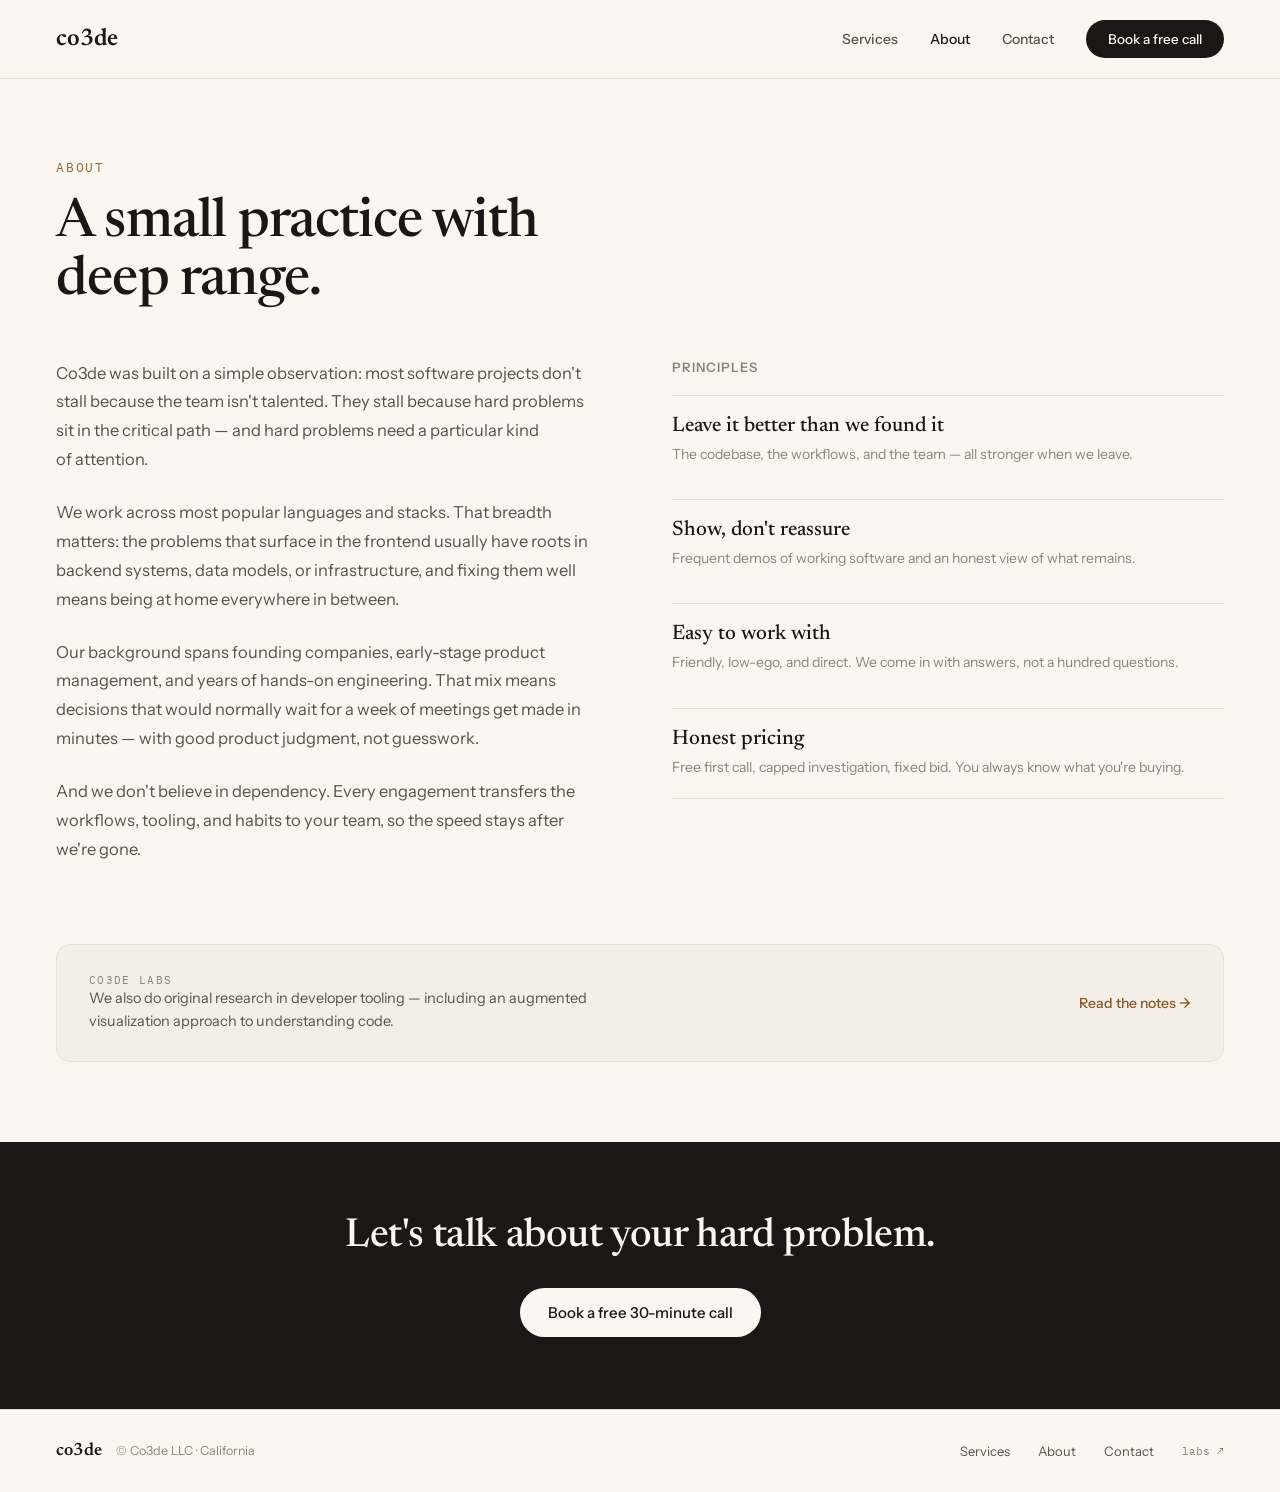
==== about/index.html @ d98ecb8f "Redesign co3de.com as 5-page consulting site Replace the old single-page Three.js landing with a ful" ====
<!DOCTYPE html>
<html lang="en">
<head>
  <meta charset="utf-8">
  <meta name="viewport" content="width=device-width, initial-scale=1">
  <title>About — Co3de</title>
  <meta name="description" content="A small consultancy with deep range across the stack. Founder and PM experience, frequent demos, and teams left stronger than we found them.">
  <link rel="canonical" href="https://co3de.com/about">
  <meta property="og:title" content="About — Co3de">
  <meta property="og:description" content="A small consultancy with deep range across the stack. Founder and PM experience, frequent demos, and teams left stronger than we found them.">
  <meta property="og:type" content="website">
  <meta property="og:url" content="https://co3de.com/about">
  <link rel="preconnect" href="https://fonts.googleapis.com">
  <link rel="preconnect" href="https://fonts.gstatic.com" crossorigin>
  <link href="https://fonts.googleapis.com/css2?family=Newsreader:ital,opsz,wght@0,6..72,400..700;1,6..72,400..600&family=Instrument+Sans:wght@400;500;600&family=IBM+Plex+Mono:wght@400;500&display=swap" rel="stylesheet">
  <link rel="icon" href="/favicon.svg" type="image/svg+xml">
  <link rel="stylesheet" href="/css/style.css">
</head>
<body>
<div class="page">

  <!-- NAV -->
  <nav class="nav">
    <a href="/" class="nav-wordmark">co3de</a>
    <div class="nav-links">
      <a href="/services" class="nav-link">Services</a>
      <a href="/about" class="nav-link active">About</a>
      <a href="/contact" class="nav-link">Contact</a>
      <a href="/contact" class="btn-pill btn-pill-sm btn-solid">Book a free call</a>
    </div>
  </nav>

  <main>
    <!-- HEADER -->
    <section class="about-header">
      <div class="eyebrow">About</div>
      <h1>A small practice with deep range.</h1>
    </section>

    <!-- STORY -->
    <section class="about-story">
      <div class="about-paragraphs">
        <p>Co3de was built on a simple observation: most software projects don't stall because the team isn't talented. They stall because hard problems sit in the critical path — and hard problems need a particular kind of attention.</p>
        <p>We work across most popular languages and stacks. That breadth matters: the problems that surface in the frontend usually have roots in backend systems, data models, or infrastructure, and fixing them well means being at home everywhere in between.</p>
        <p>Our background spans founding companies, early-stage product management, and years of hands-on engineering. That mix means decisions that would normally wait for a week of meetings get made in minutes — with good product judgment, not guesswork.</p>
        <p>And we don't believe in dependency. Every engagement transfers the workflows, tooling, and habits to your team, so the speed stays after we're gone.</p>
      </div>

      <div class="principles">
        <div class="principles-label">Principles</div>
        <div class="principle">
          <div class="principle-title">Leave it better than we found it</div>
          <div class="principle-desc">The codebase, the workflows, and the team — all stronger when we leave.</div>
        </div>
        <div class="principle">
          <div class="principle-title">Show, don't reassure</div>
          <div class="principle-desc">Frequent demos of working software and an honest view of what remains.</div>
        </div>
        <div class="principle">
          <div class="principle-title">Easy to work with</div>
          <div class="principle-desc">Friendly, low-ego, and direct. We come in with answers, not a hundred questions.</div>
        </div>
        <div class="principle">
          <div class="principle-title">Honest pricing</div>
          <div class="principle-desc">Free first call, capped investigation, fixed bid. You always know what you're buying.</div>
        </div>
      </div>
    </section>

    <!-- LABS CALLOUT -->
    <div class="labs-callout">
      <div>
        <div class="labs-callout-label">co3de labs</div>
        <div class="labs-callout-body">We also do original research in developer tooling — including an augmented visualization approach to understanding code.</div>
      </div>
      <a href="/labs" class="labs-callout-link">Read the notes →</a>
    </div>

    <!-- CTA BAND -->
    <section class="cta-band cta-band-about">
      <h2>Let's talk about your hard problem.</h2>
      <a href="/contact" class="btn-pill btn-light" style="margin-top: 4px">Book a free 30-minute call</a>
    </section>
  </main>

  <!-- FOOTER -->
  <footer class="footer">
    <div class="footer-left">
      <span class="footer-wordmark">co3de</span>
      <span class="footer-copy">© Co3de LLC · California</span>
    </div>
    <div class="footer-links">
      <a href="/services" class="footer-link">Services</a>
      <a href="/about" class="footer-link">About</a>
      <a href="/contact" class="footer-link">Contact</a>
      <a href="/labs" class="footer-labs">labs ↗</a>
    </div>
  </footer>

</div>
</body>
</html>
---- css/style.css ----
/* Reset */
html, body { margin: 0; padding: 0; background: var(--paper); }
*, *::before, *::after { box-sizing: border-box; }

/* Design tokens */
:root {
  --paper: #FAF7F1;
  --ink: #1A1816;
  --body: #57534B;
  --muted: #8A857C;
  --border: #E5E0D6;
  --border-tinted: #E0DACE;
  --border-input: #D8D3C9;
  --border-hover: #C9C3B7;
  --bronze: #9A7142;
  --bronze: oklch(0.55 0.09 60);
  --bronze-hover: oklch(0.5 0.09 60);
  --btn-hover: #3B362E;
  --btn-light-hover: #E5E0D6;
  --tinted-bg: #F3EFE6;
  --dark-muted: #B5AFA3;
  --error: oklch(0.5 0.16 30);
  --font-serif: 'Newsreader', Georgia, serif;
  --font-sans: 'Instrument Sans', system-ui, sans-serif;
  --font-mono: 'IBM Plex Mono', monospace;
  --gutter: clamp(20px, 5vw, 56px);
  --section-py: clamp(48px, 7vw, 96px);
}

/* Base typography */
body {
  font-family: var(--font-sans);
  color: var(--ink);
  background: var(--paper);
  min-height: 100vh;
  -webkit-font-smoothing: antialiased;
  -moz-osx-font-smoothing: grayscale;
}

a { transition: color 150ms ease, background 150ms ease, border-color 150ms ease; }

/* Page wrapper */
.page {
  display: flex;
  flex-direction: column;
  min-height: 100vh;
}

/* ---- NAV ---- */
.nav {
  display: flex;
  align-items: center;
  justify-content: space-between;
  flex-wrap: wrap;
  gap: 12px 24px;
  padding: 20px var(--gutter);
  border-bottom: 1px solid var(--border);
}
.nav-wordmark {
  font-family: var(--font-serif);
  font-size: 24px;
  font-weight: 600;
  color: var(--ink);
  text-decoration: none;
}
.nav-links {
  display: flex;
  align-items: center;
  flex-wrap: wrap;
  gap: 12px clamp(16px, 2.5vw, 36px);
  font-size: 14px;
  font-weight: 500;
}
.nav-link {
  color: var(--body);
  text-decoration: none;
}
.nav-link:hover { color: var(--ink); }
.nav-link.active { color: var(--ink); }
.btn-pill {
  display: inline-block;
  padding: 15px 28px;
  border-radius: 999px;
  font-size: 15px;
  font-weight: 500;
  text-decoration: none;
  cursor: pointer;
  transition: background 150ms ease, border-color 150ms ease;
}
.btn-pill-sm {
  padding: 11px 22px;
  font-size: 13.5px;
}
.btn-solid {
  background: var(--ink);
  color: var(--paper);
}
.btn-solid:hover { background: var(--btn-hover); }
.btn-outline {
  border: 1px solid var(--border-hover);
  color: var(--ink);
  background: transparent;
}
.btn-outline:hover { border-color: var(--ink); }
.btn-light {
  background: var(--paper);
  color: var(--ink);
}
.btn-light:hover { background: var(--btn-light-hover); }

/* ---- FOOTER ---- */
.footer {
  display: flex;
  align-items: center;
  justify-content: space-between;
  padding: 32px var(--gutter);
  border-top: 1px solid var(--border);
  flex-wrap: wrap;
  gap: 16px;
}
.footer-left {
  display: flex;
  align-items: baseline;
  gap: 14px;
}
.footer-wordmark {
  font-family: var(--font-serif);
  font-size: 18px;
  font-weight: 600;
}
.footer-copy {
  font-size: 12.5px;
  color: var(--muted);
}
.footer-links {
  display: flex;
  align-items: center;
  gap: 28px;
  font-size: 13px;
  color: var(--body);
}
.footer-link {
  color: var(--body);
  text-decoration: none;
}
.footer-link:hover { color: var(--ink); }
.footer-labs {
  font-family: var(--font-mono);
  font-size: 11px;
  color: var(--muted);
  text-decoration: none;
}
.footer-labs:hover { color: var(--ink); }

/* ---- EYEBROW ---- */
.eyebrow {
  font-family: var(--font-mono);
  font-size: 12.5px;
  letter-spacing: 0.14em;
  text-transform: uppercase;
  color: var(--bronze);
}

/* ---- CTA BAND ---- */
.cta-band {
  background: var(--ink);
  color: var(--paper);
  padding: clamp(56px, 8vw, 88px) var(--gutter);
  display: flex;
  flex-direction: column;
  align-items: center;
  gap: 24px;
  text-align: center;
}
.cta-band h2 {
  font-family: var(--font-serif);
  font-size: clamp(32px, 4.5vw, 46px);
  font-weight: 500;
  letter-spacing: -0.01em;
  max-width: 640px;
  line-height: 1.15;
  text-wrap: balance;
  margin: 0;
}
.cta-band p {
  font-size: 16px;
  line-height: 1.65;
  color: var(--dark-muted);
  max-width: 480px;
  text-wrap: pretty;
  margin: 0;
}
.cta-band-about {
  padding: clamp(48px, 7vw, 72px) var(--gutter);
  margin-top: auto;
}
.cta-band-about h2 {
  font-size: clamp(30px, 3.5vw, 40px);
}

/* ---- HERO (Home) ---- */
.hero {
  display: flex;
  flex-wrap: wrap;
  align-items: center;
}
.hero-text {
  flex: 1 1 480px;
  padding: var(--section-py) var(--gutter);
  display: flex;
  flex-direction: column;
  gap: 26px;
}
.hero h1 {
  font-family: var(--font-serif);
  font-size: clamp(38px, 5.5vw, 66px);
  font-weight: 500;
  line-height: 1.05;
  letter-spacing: -0.015em;
  text-wrap: pretty;
  margin: 0;
}
.hero h1 em {
  font-style: italic;
  font-weight: 400;
}
.hero-body {
  font-size: 17px;
  line-height: 1.7;
  color: var(--body);
  max-width: 500px;
  text-wrap: pretty;
}
.hero-ctas {
  display: flex;
  flex-wrap: wrap;
  gap: 14px;
  margin-top: 6px;
}
.hero-canvas {
  flex: 1 1 320px;
  display: flex;
  align-items: center;
  justify-content: center;
  padding: 24px 24px 56px;
}
.hero-canvas canvas {
  width: min(440px, 80vw);
  aspect-ratio: 1 / 1;
}

/* ---- CAPABILITY STRIP ---- */
.capability-strip {
  display: grid;
  grid-template-columns: repeat(auto-fit, minmax(230px, 1fr));
  gap: 1px;
  background: var(--border);
  border-top: 1px solid var(--border);
  border-bottom: 1px solid var(--border);
}
.capability-cell {
  background: var(--paper);
  padding: 26px 32px;
  display: flex;
  flex-direction: column;
  gap: 4px;
}
.capability-cell:first-child {
  padding-left: var(--gutter);
}
.capability-title {
  font-size: 14.5px;
  font-weight: 600;
}
.capability-caption {
  font-size: 13px;
  color: var(--muted);
  line-height: 1.5;
}

/* ---- SECTION ---- */
.section {
  padding: clamp(56px, 8vw, 96px) var(--gutter);
}
.section-top {
  padding-top: 0;
}
.section-header {
  display: flex;
  align-items: baseline;
  justify-content: space-between;
  gap: 24px;
  margin-bottom: 48px;
}
.section-title {
  font-family: var(--font-serif);
  font-size: clamp(30px, 3.5vw, 42px);
  font-weight: 500;
  letter-spacing: -0.01em;
  margin: 0;
}
.section-link {
  font-size: 14.5px;
  font-weight: 500;
  color: var(--bronze-hover);
  text-decoration: none;
  white-space: nowrap;
}
.section-link:hover { color: var(--ink); }

/* ---- CARDS ---- */
.card-grid {
  display: grid;
  grid-template-columns: repeat(auto-fit, minmax(min(100%, 260px), 1fr));
  gap: 20px;
}
.card {
  border: 1px solid var(--border);
  border-radius: 14px;
  padding: 34px 32px;
  display: flex;
  flex-direction: column;
  gap: 12px;
  background: #FFFFFF;
  transition: border-color 150ms ease;
}
.card:hover { border-color: var(--border-hover); }
.card-number {
  font-family: var(--font-mono);
  font-size: 12px;
  color: var(--bronze);
}
.card-title {
  font-family: var(--font-serif);
  font-size: 24px;
  font-weight: 500;
  line-height: 1.2;
  margin: 0;
}
.card-body {
  font-size: 14.5px;
  line-height: 1.65;
  color: var(--body);
}

/* ---- HOW WE WORK ---- */
.how-section {
  display: flex;
  flex-direction: column;
  gap: 12px;
  margin-bottom: 48px;
}
.how-title {
  font-family: var(--font-serif);
  font-size: clamp(30px, 3.5vw, 42px);
  font-weight: 500;
  letter-spacing: -0.01em;
  margin: 0;
}
.how-intro {
  font-size: 16px;
  line-height: 1.65;
  color: var(--body);
  max-width: 560px;
  text-wrap: pretty;
  margin: 0;
}
.how-grid {
  display: grid;
  grid-template-columns: repeat(auto-fit, minmax(min(100%, 260px), 1fr));
  gap: 0 36px;
  border-top: 1px solid var(--border);
}
.how-step {
  padding: 32px 0 16px;
  display: flex;
  flex-direction: column;
  gap: 10px;
}
.how-step-header {
  display: flex;
  align-items: baseline;
  gap: 12px;
}
.how-step-num {
  font-family: var(--font-serif);
  font-size: 30px;
  font-weight: 500;
  color: var(--bronze);
}
.how-step-name {
  font-size: 16px;
  font-weight: 600;
}
.how-step-body {
  font-size: 14px;
  line-height: 1.65;
  color: var(--body);
}

/* ---- SERVICES PAGE ---- */
.services-header {
  display: flex;
  flex-wrap: wrap;
  align-items: center;
  padding: clamp(48px, 7vw, 80px) var(--gutter) clamp(40px, 6vw, 64px);
  gap: 32px;
}
.services-header-text {
  flex: 1 1 420px;
  display: flex;
  flex-direction: column;
  gap: 20px;
}
.services-header h1 {
  font-family: var(--font-serif);
  font-size: clamp(34px, 4.5vw, 54px);
  font-weight: 500;
  line-height: 1.07;
  letter-spacing: -0.015em;
  max-width: 640px;
  text-wrap: pretty;
  margin: 0;
}
.services-header-body {
  font-size: 16.5px;
  line-height: 1.7;
  color: var(--body);
  max-width: 560px;
  text-wrap: pretty;
}
.services-header canvas {
  width: min(260px, 60vw);
  aspect-ratio: 1 / 1;
}
.service-list {
  padding: 0 var(--gutter) clamp(48px, 7vw, 80px);
  display: flex;
  flex-direction: column;
}
.service-row {
  display: flex;
  flex-wrap: wrap;
  gap: 16px 32px;
  padding: 36px 0;
  border-top: 1px solid var(--border);
}
.service-row:last-child {
  border-bottom: 1px solid var(--border);
}
.service-num {
  font-family: var(--font-mono);
  font-size: 13px;
  color: var(--bronze);
  padding-top: 8px;
  width: 48px;
}
.service-name {
  font-family: var(--font-serif);
  font-size: clamp(23px, 2.4vw, 28px);
  font-weight: 500;
  line-height: 1.2;
  flex: 1 1 240px;
}
.service-desc {
  font-size: 15px;
  line-height: 1.7;
  color: var(--body);
  text-wrap: pretty;
  flex: 1.3 1 320px;
}

/* Engagement model band */
.engagement-band {
  background: var(--tinted-bg);
  padding: clamp(48px, 7vw, 80px) var(--gutter);
  display: flex;
  flex-direction: column;
  gap: 44px;
}
.engagement-band h2 {
  font-family: var(--font-serif);
  font-size: clamp(30px, 3.5vw, 40px);
  font-weight: 500;
  letter-spacing: -0.01em;
  margin: 0;
}
.engagement-intro {
  font-size: 16px;
  line-height: 1.65;
  color: var(--body);
  max-width: 560px;
  text-wrap: pretty;
  margin: 0;
}
.engagement-card {
  background: #FFFFFF;
  border: 1px solid var(--border-tinted);
  border-radius: 14px;
  padding: 30px 30px 34px;
  display: flex;
  flex-direction: column;
  gap: 10px;
}
.engagement-card-header {
  display: flex;
  align-items: baseline;
  justify-content: space-between;
}
.engagement-card-num {
  font-family: var(--font-serif);
  font-size: 30px;
  font-weight: 500;
  color: var(--bronze);
}
.engagement-card-tag {
  font-family: var(--font-mono);
  font-size: 11px;
  color: var(--muted);
}
.engagement-card-title {
  font-size: 16px;
  font-weight: 600;
}
.engagement-card-body {
  font-size: 14px;
  line-height: 1.65;
  color: var(--body);
}
.engagement-band > .btn-pill {
  align-self: flex-start;
}

/* ---- ABOUT PAGE ---- */
.about-header {
  padding: clamp(48px, 7vw, 80px) var(--gutter) 0;
  display: flex;
  flex-direction: column;
  gap: 20px;
  max-width: 820px;
}
.about-header h1 {
  font-family: var(--font-serif);
  font-size: clamp(34px, 4.5vw, 54px);
  font-weight: 500;
  line-height: 1.07;
  letter-spacing: -0.015em;
  text-wrap: pretty;
  margin: 0;
}
.about-story {
  padding: 48px var(--gutter) clamp(48px, 7vw, 80px);
  display: grid;
  grid-template-columns: repeat(auto-fit, minmax(min(100%, 380px), 1fr));
  gap: clamp(40px, 5vw, 72px);
}
.about-paragraphs {
  display: flex;
  flex-direction: column;
  gap: 24px;
  font-size: 16.5px;
  line-height: 1.75;
  color: var(--body);
  max-width: 600px;
}
.about-paragraphs p {
  text-wrap: pretty;
  margin: 0;
}
.principles {
  display: flex;
  flex-direction: column;
  gap: 14px;
}
.principles-label {
  font-size: 13px;
  font-weight: 600;
  text-transform: uppercase;
  letter-spacing: 0.08em;
  color: var(--muted);
  padding-bottom: 6px;
}
.principle {
  border-top: 1px solid var(--border);
  padding: 20px 0;
  display: flex;
  flex-direction: column;
  gap: 6px;
}
.principle:last-child {
  border-bottom: 1px solid var(--border);
}
.principle-title {
  font-family: var(--font-serif);
  font-size: 21px;
  font-weight: 500;
}
.principle-desc {
  font-size: 14px;
  line-height: 1.6;
  color: var(--muted);
}

/* Labs callout */
.labs-callout {
  margin: 0 var(--gutter) clamp(48px, 7vw, 80px);
  border: 1px solid var(--border);
  border-radius: 14px;
  padding: 28px 32px;
  display: flex;
  flex-wrap: wrap;
  align-items: center;
  justify-content: space-between;
  gap: 18px 24px;
  background: var(--tinted-bg);
}
.labs-callout-label {
  font-family: var(--font-mono);
  font-size: 11px;
  letter-spacing: 0.12em;
  text-transform: uppercase;
  color: var(--muted);
}
.labs-callout-body {
  font-size: 14.5px;
  line-height: 1.6;
  color: var(--body);
  max-width: 560px;
}
.labs-callout-link {
  font-size: 14px;
  font-weight: 500;
  color: var(--bronze-hover);
  text-decoration: none;
  white-space: nowrap;
}
.labs-callout-link:hover { color: var(--ink); }

/* ---- LABS PAGE ---- */
.labs-article {
  padding: clamp(48px, 7vw, 80px) var(--gutter) var(--section-py);
  display: flex;
  justify-content: center;
  flex: 1;
}
.labs-content {
  max-width: 660px;
  display: flex;
  flex-direction: column;
  gap: 26px;
}
.labs-content h1 {
  font-family: var(--font-serif);
  font-size: clamp(32px, 4.5vw, 46px);
  font-weight: 500;
  line-height: 1.1;
  letter-spacing: -0.015em;
  text-wrap: pretty;
  margin: 0;
}
.labs-body {
  font-size: 16.5px;
  line-height: 1.8;
  color: var(--body);
  display: flex;
  flex-direction: column;
  gap: 20px;
}
.labs-body p {
  text-wrap: pretty;
  margin: 0;
}
.labs-principles {
  display: flex;
  flex-direction: column;
  margin-top: 8px;
}
.labs-principle {
  border-top: 1px solid var(--border);
  padding: 20px 0;
  display: grid;
  grid-template-columns: minmax(110px, 160px) 1fr;
  gap: 20px;
}
.labs-principle:last-child {
  border-bottom: 1px solid var(--border);
}
.labs-principle-label {
  font-family: var(--font-serif);
  font-size: 19px;
  font-weight: 500;
}
.labs-principle-desc {
  font-size: 14.5px;
  line-height: 1.7;
  color: var(--body);
}
.labs-note {
  font-size: 14px;
  line-height: 1.65;
  color: var(--muted);
  text-wrap: pretty;
}
.labs-back {
  font-size: 14.5px;
  font-weight: 500;
  color: var(--bronze-hover);
  text-decoration: none;
}
.labs-back:hover { color: var(--ink); }

/* ---- CONTACT PAGE ---- */
.contact-grid {
  display: grid;
  grid-template-columns: repeat(auto-fit, minmax(min(100%, 380px), 1fr));
  gap: clamp(40px, 5vw, 72px);
  padding: clamp(48px, 7vw, 80px) var(--gutter) var(--section-py);
  flex: 1;
}
.contact-left {
  display: flex;
  flex-direction: column;
  gap: 24px;
  max-width: 480px;
}
.contact-left h1 {
  font-family: var(--font-serif);
  font-size: clamp(34px, 4.5vw, 52px);
  font-weight: 500;
  line-height: 1.07;
  letter-spacing: -0.015em;
  text-wrap: pretty;
  margin: 0;
}
.contact-intro {
  font-size: 16px;
  line-height: 1.7;
  color: var(--body);
  text-wrap: pretty;
}
.contact-steps {
  display: flex;
  flex-direction: column;
  margin-top: 12px;
}
.contact-step {
  display: flex;
  gap: 16px;
  align-items: baseline;
  padding: 16px 0;
  border-top: 1px solid var(--border);
}
.contact-step:last-child {
  border-bottom: 1px solid var(--border);
}
.contact-step-num {
  font-family: var(--font-serif);
  font-size: 22px;
  font-weight: 500;
  color: var(--bronze);
  min-width: 24px;
}
.contact-step-text {
  font-size: 14.5px;
  line-height: 1.6;
  color: var(--body);
}
.contact-step-text strong {
  color: var(--ink);
  font-weight: 600;
}
.contact-email {
  display: flex;
  align-items: center;
  gap: 20px;
  margin-top: 8px;
}
.contact-email canvas {
  width: 96px;
  height: 96px;
}
.contact-email-text {
  font-size: 13.5px;
  line-height: 1.6;
  color: var(--muted);
}
.contact-email-link {
  color: var(--bronze-hover);
  text-decoration: none;
  font-weight: 500;
}
.contact-email-link:hover { color: var(--ink); }

/* Form card */
.form-card {
  background: #FFFFFF;
  border: 1px solid var(--border-tinted);
  border-radius: 16px;
  padding: clamp(24px, 3.5vw, 40px);
  display: flex;
  flex-direction: column;
  gap: 22px;
  box-shadow: 0 24px 48px -36px rgba(26,24,22,0.3);
}
.form-row {
  display: grid;
  grid-template-columns: repeat(auto-fit, minmax(min(100%, 200px), 1fr));
  gap: 18px;
}
.form-group {
  display: flex;
  flex-direction: column;
  gap: 8px;
}
.form-label {
  font-size: 13px;
  font-weight: 600;
  color: var(--body);
}
.form-label-optional {
  font-weight: 400;
  color: var(--muted);
}
.form-input,
.form-textarea {
  font-family: var(--font-sans);
  font-size: 15px;
  padding: 13px 16px;
  border: 1px solid var(--border-input);
  border-radius: 10px;
  background: var(--paper);
  color: var(--ink);
  outline: none;
  width: 100%;
  transition: border-color 150ms ease, background 150ms ease;
}
.form-input:focus,
.form-textarea:focus {
  border-color: var(--bronze);
  background: #FFFFFF;
}
.form-textarea {
  resize: vertical;
  line-height: 1.6;
}
.form-error {
  font-size: 13.5px;
  color: var(--error);
  line-height: 1.5;
}
.form-submit {
  font-family: var(--font-sans);
  background: var(--ink);
  color: var(--paper);
  padding: 16px 28px;
  border-radius: 999px;
  font-size: 15px;
  font-weight: 500;
  border: none;
  cursor: pointer;
  align-self: flex-start;
  transition: background 150ms ease;
}
.form-submit:hover { background: var(--btn-hover); }

/* Success state */
.form-success {
  background: #FFFFFF;
  border: 1px solid var(--border-tinted);
  border-radius: 16px;
  padding: clamp(40px, 6vw, 64px) clamp(24px, 4vw, 48px);
  display: flex;
  flex-direction: column;
  align-items: center;
  gap: 18px;
  text-align: center;
  box-shadow: 0 24px 48px -36px rgba(26,24,22,0.3);
}
.form-success-icon {
  width: 56px;
  height: 56px;
  border-radius: 50%;
  background: var(--bronze);
  color: var(--paper);
  display: flex;
  align-items: center;
  justify-content: center;
  font-size: 26px;
}
.form-success h2 {
  font-family: var(--font-serif);
  font-size: 30px;
  font-weight: 500;
  margin: 0;
}
.form-success p {
  font-size: 15px;
  line-height: 1.65;
  color: var(--body);
  max-width: 360px;
  margin: 0;
}
.form-reset-link {
  font-size: 14px;
  font-weight: 500;
  color: var(--bronze-hover);
  cursor: pointer;
  margin-top: 8px;
  background: none;
  border: none;
  font-family: var(--font-sans);
}
.form-reset-link:hover { color: var(--ink); }

[hidden] { display: none !important; }

@media (prefers-reduced-motion: reduce) {
  *, *::before, *::after {
    transition-duration: 0s !important;
    animation-duration: 0s !important;
  }
}
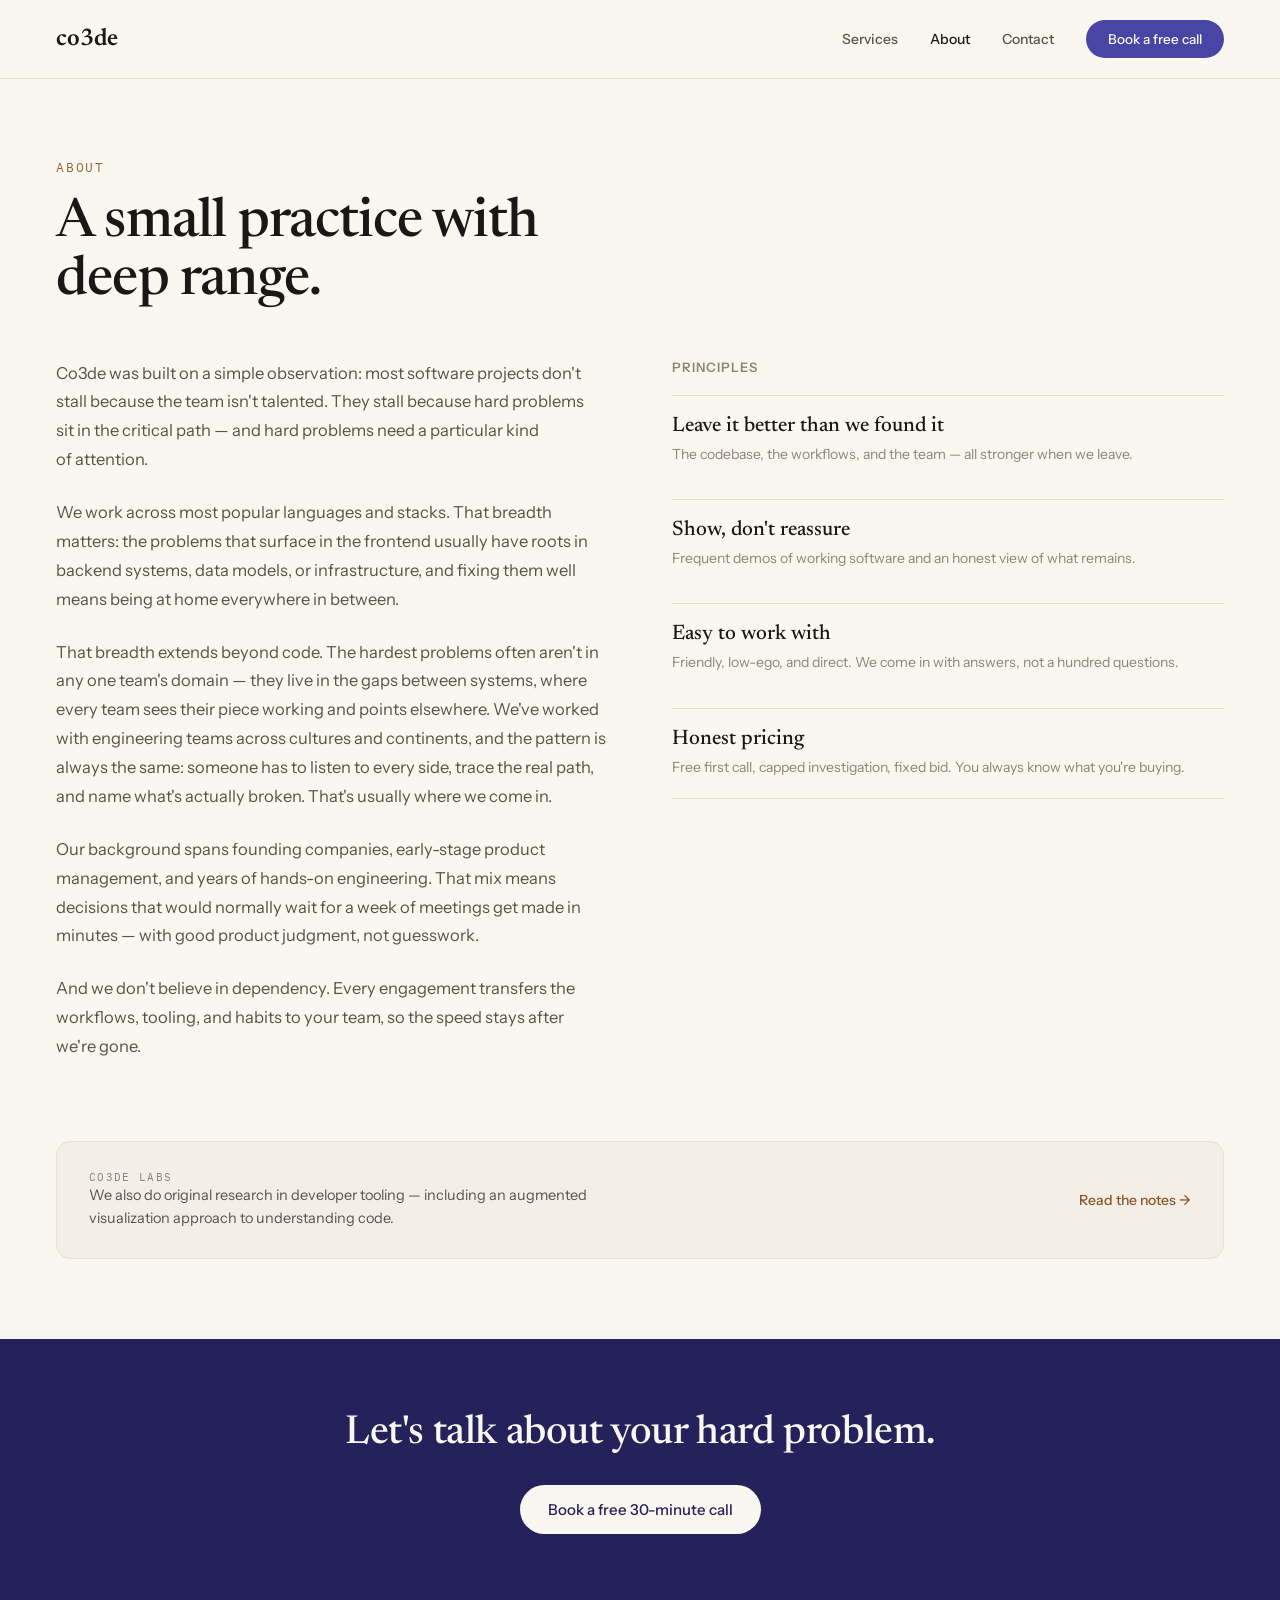
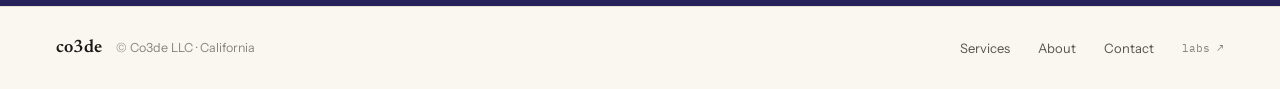
==== commit 4e59e36f: "Add cross-team diagnostic capability to site copy and tune typewriter timing Weave cross-team/cross-" ====
--- a/about/index.html
+++ b/about/index.html
@@ -42,6 +42,7 @@
       <div class="about-paragraphs">
         <p>Co3de was built on a simple observation: most software projects don't stall because the team isn't talented. They stall because hard problems sit in the critical path — and hard problems need a particular kind of attention.</p>
         <p>We work across most popular languages and stacks. That breadth matters: the problems that surface in the frontend usually have roots in backend systems, data models, or infrastructure, and fixing them well means being at home everywhere in between.</p>
+        <p>That breadth extends beyond code. The hardest problems often aren't in any one team's domain — they live in the gaps between systems, where every team sees their piece working and points elsewhere. We've worked with engineering teams across cultures and continents, and the pattern is always the same: someone has to listen to every side, trace the real path, and name what's actually broken. That's usually where we come in.</p>
         <p>Our background spans founding companies, early-stage product management, and years of hands-on engineering. That mix means decisions that would normally wait for a week of meetings get made in minutes — with good product judgment, not guesswork.</p>
         <p>And we don't believe in dependency. Every engagement transfers the workflows, tooling, and habits to your team, so the speed stays after we're gone.</p>
       </div>
--- a/css/style.css
+++ b/css/style.css
@@ -15,6 +15,10 @@
   --bronze: #9A7142;
   --bronze: oklch(0.55 0.09 60);
   --bronze-hover: oklch(0.5 0.09 60);
+  --indigo: oklch(0.45 0.15 280);
+  --indigo-hover: oklch(0.39 0.14 280);
+  --indigo-band: oklch(0.29 0.10 280);
+  --indigo-band-muted: oklch(0.74 0.045 280);
   --btn-hover: #3B362E;
   --btn-light-hover: #E5E0D6;
   --tinted-bg: #F3EFE6;
@@ -92,10 +96,10 @@
   font-size: 13.5px;
 }
 .btn-solid {
-  background: var(--ink);
+  background: var(--indigo);
   color: var(--paper);
 }
-.btn-solid:hover { background: var(--btn-hover); }
+.btn-solid:hover { background: var(--indigo-hover); }
 .btn-outline {
   border: 1px solid var(--border-hover);
   color: var(--ink);
@@ -104,7 +108,7 @@
 .btn-outline:hover { border-color: var(--ink); }
 .btn-light {
   background: var(--paper);
-  color: var(--ink);
+  color: var(--indigo-band);
 }
 .btn-light:hover { background: var(--btn-light-hover); }
 
@@ -163,7 +167,7 @@
 
 /* ---- CTA BAND ---- */
 .cta-band {
-  background: var(--ink);
+  background: var(--indigo-band);
   color: var(--paper);
   padding: clamp(56px, 8vw, 88px) var(--gutter);
   display: flex;
@@ -185,7 +189,7 @@
 .cta-band p {
   font-size: 16px;
   line-height: 1.65;
-  color: var(--dark-muted);
+  color: var(--indigo-band-muted);
   max-width: 480px;
   text-wrap: pretty;
   margin: 0;
@@ -223,6 +227,20 @@
 .hero h1 em {
   font-style: italic;
   font-weight: 400;
+  color: var(--indigo);
+}
+.hero-cursor {
+  display: inline-block;
+  width: 2px;
+  height: 0.75em;
+  background: var(--indigo);
+  margin-left: 2px;
+  vertical-align: baseline;
+  animation: blink 1s steps(1) infinite;
+}
+@keyframes blink {
+  0%, 100% { opacity: 1; }
+  50% { opacity: 0; }
 }
 .hero-body {
   font-size: 17px;
@@ -265,8 +283,10 @@
   flex-direction: column;
   gap: 4px;
 }
-.capability-cell:first-child {
-  padding-left: var(--gutter);
+@media (min-width: 920px) {
+  .capability-cell:first-child {
+    padding-left: var(--gutter);
+  }
 }
 .capability-title {
   font-size: 14.5px;
@@ -386,7 +406,7 @@
   font-family: var(--font-serif);
   font-size: 30px;
   font-weight: 500;
-  color: var(--bronze);
+  color: var(--indigo);
 }
 .how-step-name {
   font-size: 16px;
@@ -511,7 +531,7 @@
   font-family: var(--font-serif);
   font-size: 30px;
   font-weight: 500;
-  color: var(--bronze);
+  color: var(--indigo);
 }
 .engagement-card-tag {
   font-family: var(--font-mono);
@@ -757,7 +777,7 @@
   font-family: var(--font-serif);
   font-size: 22px;
   font-weight: 500;
-  color: var(--bronze);
+  color: var(--indigo);
   min-width: 24px;
 }
 .contact-step-text {
@@ -850,7 +870,7 @@
 }
 .form-submit {
   font-family: var(--font-sans);
-  background: var(--ink);
+  background: var(--indigo);
   color: var(--paper);
   padding: 16px 28px;
   border-radius: 999px;
@@ -861,7 +881,7 @@
   align-self: flex-start;
   transition: background 150ms ease;
 }
-.form-submit:hover { background: var(--btn-hover); }
+.form-submit:hover { background: var(--indigo-hover); }
 
 /* Success state */
 .form-success {
@@ -880,7 +900,7 @@
   width: 56px;
   height: 56px;
   border-radius: 50%;
-  background: var(--bronze);
+  background: var(--indigo);
   color: var(--paper);
   display: flex;
   align-items: center;
